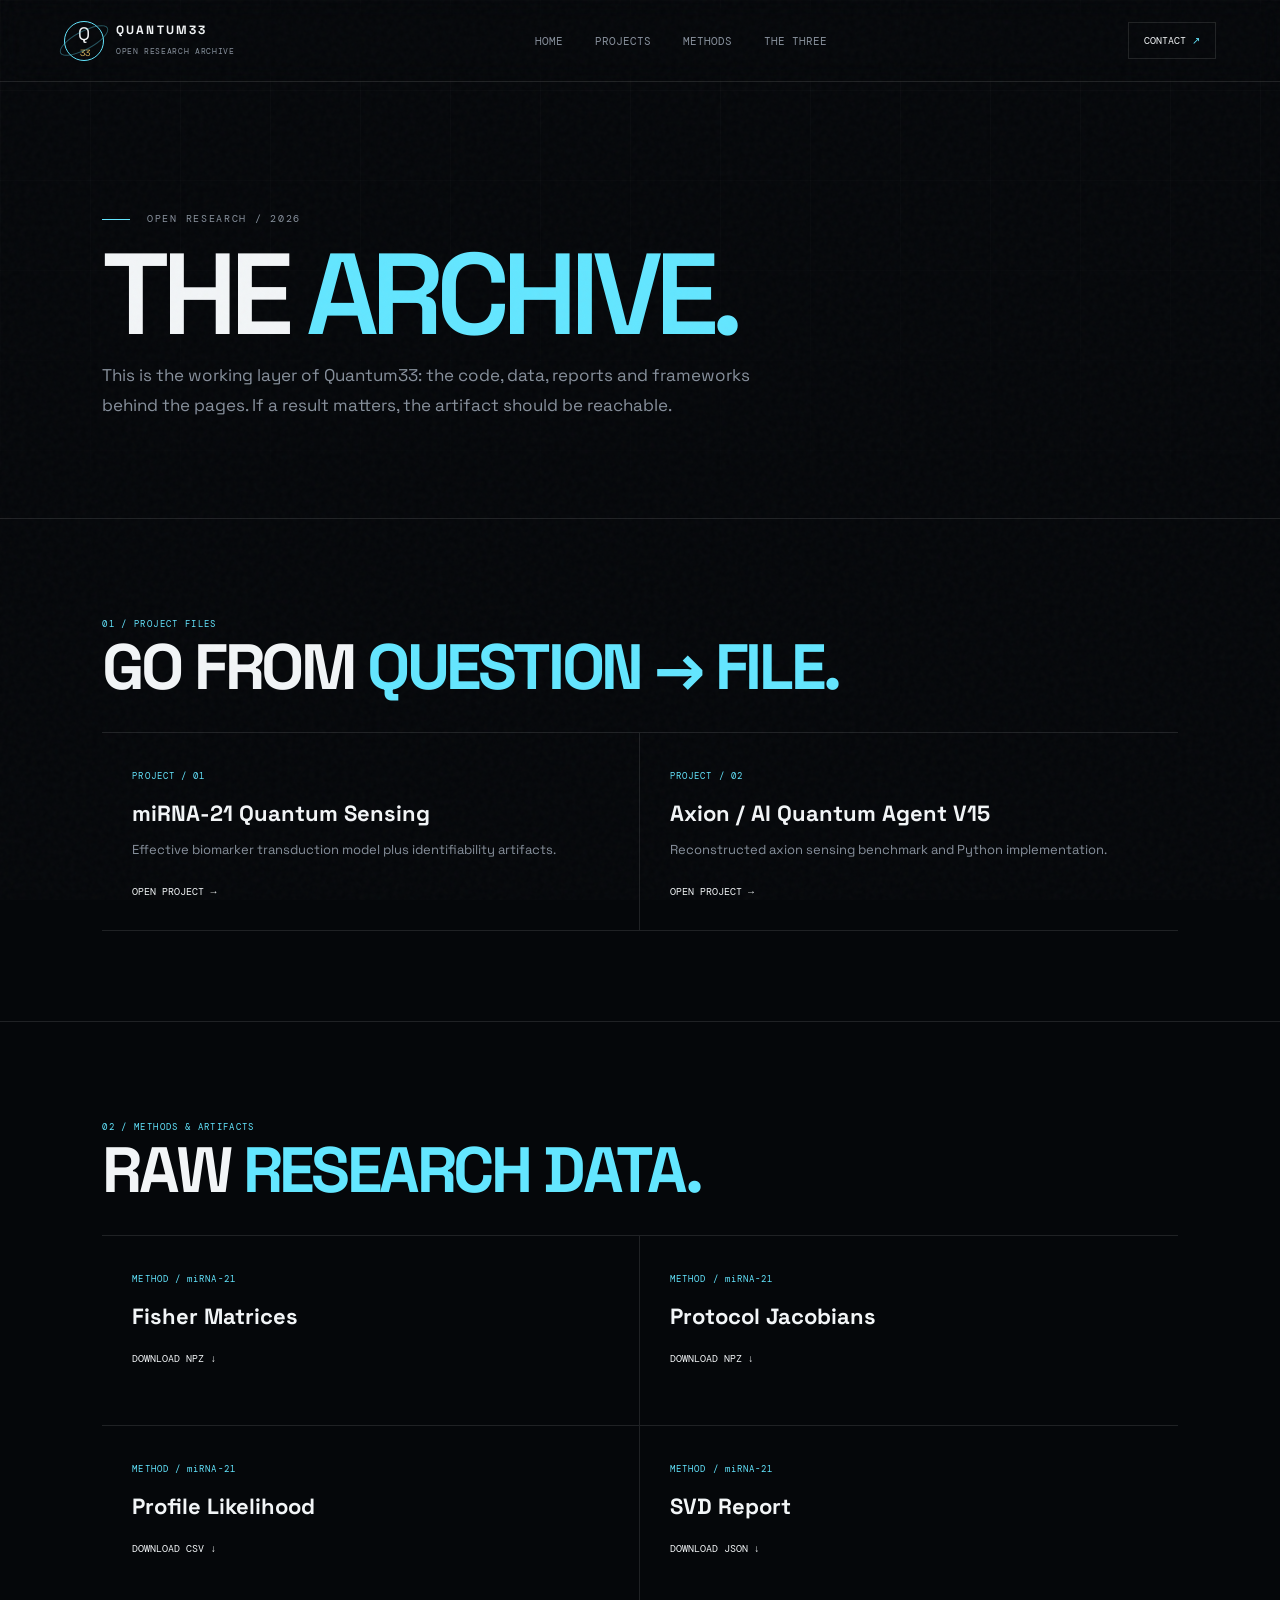
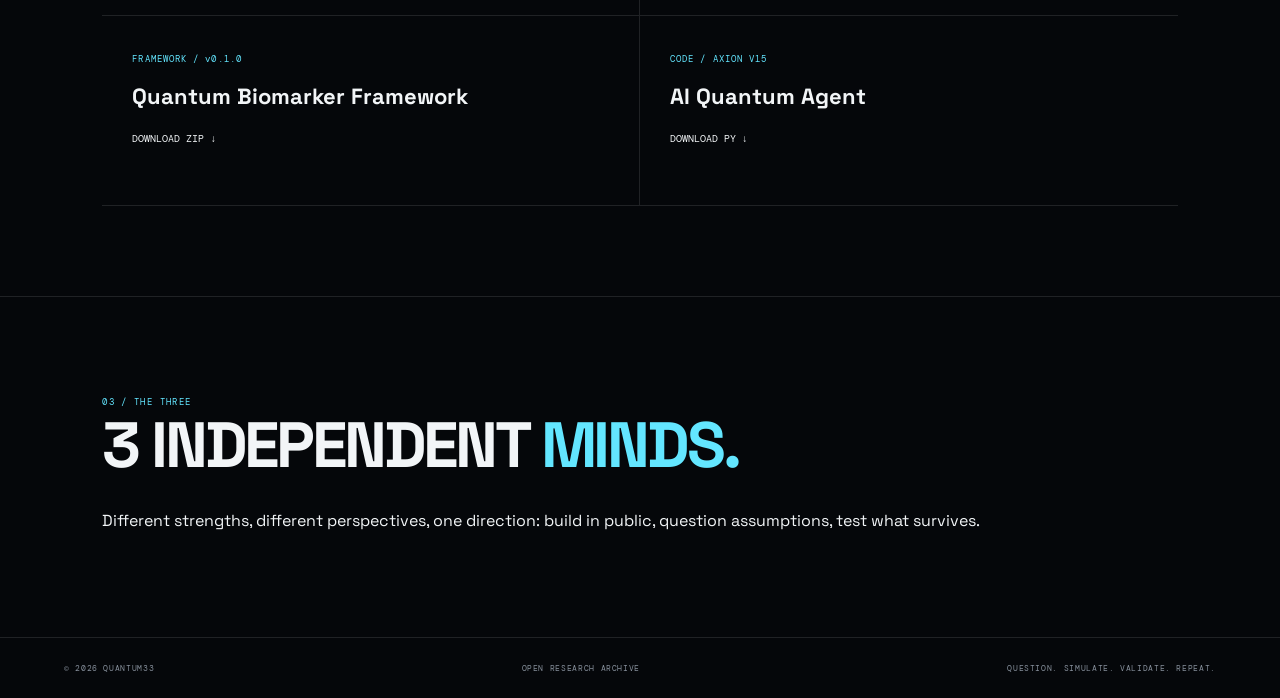
==== archive.html @ 27fa95c5 "Add files via upload" ====
<!doctype html><html lang="en"><head><meta charset="utf-8"><meta name="viewport" content="width=device-width,initial-scale=1"><meta name="description" content="Quantum33 open research archive"><title>QUANTUM33 — Research Archive</title><link rel="stylesheet" href="style.css"></head><body><div class="noise"></div><div class="grid"></div><header class="nav"><a class="brand" href="index.html"><span class="brand-mark">Q<span>33</span></span><span><strong>QUANTUM33</strong><small>OPEN RESEARCH ARCHIVE</small></span></a><nav><a href="index.html">HOME</a><a href="#projects">PROJECTS</a><a href="#methods">METHODS</a><a href="#the-three">THE THREE</a></nav><a class="nav-cta" href="index.html#contact">CONTACT <span>↗</span></a></header><main><section class="portal-hero"><p class="eyebrow"><span></span> OPEN RESEARCH / 2026</p><h1>THE <em>ARCHIVE.</em></h1><p class="lead">This is the working layer of Quantum33: the code, data, reports and frameworks behind the pages. If a result matters, the artifact should be reachable.</p></section><section class="portal-section" id="projects"><p class="section-label">01 / PROJECT FILES</p><h2>GO FROM <span>QUESTION → FILE.</span></h2><div class="file-grid"><article class="file-card"><span class="file-kind">PROJECT / 01</span><h3>miRNA-21 Quantum Sensing</h3><p>Effective biomarker transduction model plus identifiability artifacts.</p><a href="miRNA21.html">OPEN PROJECT →</a></article><article class="file-card"><span class="file-kind">PROJECT / 02</span><h3>Axion / AI Quantum Agent V15</h3><p>Reconstructed axion sensing benchmark and Python implementation.</p><a href="axion.html">OPEN PROJECT →</a></article></div></section><section class="portal-section" id="methods"><p class="section-label">02 / METHODS & ARTIFACTS</p><h2>RAW <span>RESEARCH DATA.</span></h2><div class="file-grid"><article class="file-card"><span class="file-kind">METHOD / miRNA-21</span><h3>Fisher Matrices</h3><a href="assets/projects/miRNA21/identifiability/fisher_matrices.npz" download>DOWNLOAD NPZ ↓</a></article><article class="file-card"><span class="file-kind">METHOD / miRNA-21</span><h3>Protocol Jacobians</h3><a href="assets/projects/miRNA21/identifiability/protocol_jacobians.npz" download>DOWNLOAD NPZ ↓</a></article><article class="file-card"><span class="file-kind">METHOD / miRNA-21</span><h3>Profile Likelihood</h3><a href="assets/projects/miRNA21/identifiability/profile_likelihood.csv" download>DOWNLOAD CSV ↓</a></article><article class="file-card"><span class="file-kind">METHOD / miRNA-21</span><h3>SVD Report</h3><a href="assets/projects/miRNA21/identifiability/svd_report.json" download>DOWNLOAD JSON ↓</a></article><article class="file-card"><span class="file-kind">FRAMEWORK / v0.1.0</span><h3>Quantum Biomarker Framework</h3><a href="assets/projects/miRNA21/QuantumBiomarker-Framework-v0.1.0.zip" download>DOWNLOAD ZIP ↓</a></article><article class="file-card"><span class="file-kind">CODE / AXION V15</span><h3>AI Quantum Agent</h3><a href="assets/projects/axion/v15/AI_QUANTUM_AGENT_V15_RECONSTRUCTED.py" download>DOWNLOAD PY ↓</a></article></div></section><section class="portal-section" id="the-three"><p class="section-label">03 / THE THREE</p><h2>3 INDEPENDENT <span>MINDS.</span></h2><p class="lead">Different strengths, different perspectives, one direction: build in public, question assumptions, test what survives.</p></section></main><footer><span>© 2026 QUANTUM33</span><span>OPEN RESEARCH ARCHIVE</span><span>QUESTION. SIMULATE. VALIDATE. REPEAT.</span></footer></body></html>
---- style.css ----
@import url('https://fonts.googleapis.com/css2?family=DM+Mono:wght@400;500&family=Space+Grotesk:wght@400;500;600;700&display=swap');

:root {
  --bg: #05070a;
  --panel: #0a0e14;
  --text: #f2f5f7;
  --muted: #87909c;
  --line: rgba(255,255,255,.11);
  --cyan: #63e6ff;
  --blue: #3978ff;
  --gold: #d8b45a;
}

* { box-sizing: border-box; }
html { scroll-behavior: smooth; }
body {
  margin: 0;
  background: var(--bg);
  color: var(--text);
  font-family: "Space Grotesk", sans-serif;
  overflow-x: hidden;
}
a { color: inherit; text-decoration: none; }

.noise {
  position: fixed; inset: 0; pointer-events: none; opacity: .045; z-index: 10;
  background-image: url("data:image/svg+xml,%3Csvg viewBox='0 0 180 180' xmlns='http://www.w3.org/2000/svg'%3E%3Cfilter id='n'%3E%3CfeTurbulence type='fractalNoise' baseFrequency='.9' numOctaves='3' stitchTiles='stitch'/%3E%3C/filter%3E%3Crect width='100%25' height='100%25' filter='url(%23n)' opacity='.7'/%3E%3C/svg%3E");
}
.grid {
  position: fixed; inset: 0; pointer-events: none; opacity: .22;
  background-image: linear-gradient(var(--line) 1px, transparent 1px),
                    linear-gradient(90deg, var(--line) 1px, transparent 1px);
  background-size: 90px 90px;
  mask-image: linear-gradient(to bottom, black, transparent 75%);
}

.nav {
  height: 82px; padding: 0 5vw; display: flex; align-items: center;
  justify-content: space-between; border-bottom: 1px solid var(--line);
  position: relative; z-index: 5; backdrop-filter: blur(12px);
}
.brand { display: flex; align-items: center; gap: 12px; }
.brand-mark {
  width: 40px; height: 40px; border: 1px solid var(--cyan); border-radius: 50%;
  display: grid; place-items: center; font-size: 18px; position: relative;
}
.brand-mark:after { content: ""; position: absolute; width: 52px; height: 17px; border: 1px solid rgba(99,230,255,.35); border-radius: 50%; transform: rotate(-28deg); }
.brand-mark span { color: var(--gold); font-size: 9px; margin-left: 1px; }
.brand strong { display: block; letter-spacing: .18em; font-size: 12px; }
.brand small { color: var(--muted); font: 8px "DM Mono", monospace; letter-spacing: .08em; }
.nav nav { display: flex; gap: 32px; }
.nav nav a { color: var(--muted); font: 11px "DM Mono", monospace; text-transform: uppercase; transition: .2s; }
.nav nav a:hover { color: var(--cyan); }
.nav-cta { border: 1px solid var(--line); padding: 11px 15px; font: 10px "DM Mono", monospace; }
.nav-cta span { color: var(--cyan); }

.hero {
  min-height: 720px; padding: 90px 8vw 70px; display: grid;
  grid-template-columns: 1.05fr .95fr; align-items: center; position: relative;
}
.hero-copy { position: relative; z-index: 2; }
.eyebrow { font: 10px "DM Mono", monospace; letter-spacing: .17em; color: var(--muted); }
.eyebrow span { display: inline-block; width: 28px; height: 1px; background: var(--cyan); vertical-align: middle; margin-right: 9px; }
h1 { font-size: clamp(70px, 10vw, 150px); line-height: .78; letter-spacing: -.07em; margin: 28px 0 35px; font-weight: 600; }
h1 em, .contact em { color: var(--cyan); font-style: normal; }
.hero-text { max-width: 530px; color: var(--muted); font-size: 17px; line-height: 1.7; }
.hero-text strong { color: var(--text); font-weight: 500; }
.hero-actions { display: flex; gap: 12px; margin-top: 36px; }
.button { padding: 14px 19px; border: 1px solid var(--line); font: 10px "DM Mono", monospace; text-transform: uppercase; }
.button span { margin-left: 22px; }
.button.primary { background: var(--text); color: var(--bg); border-color: var(--text); }
.button.primary span { color: var(--blue); }
.button.ghost:hover { border-color: var(--cyan); }

.orbital { height: 540px; position: relative; display: grid; place-items: center; }
.orbital:before {
  content: ""; position: absolute; width: 480px; height: 480px; border-radius: 50%;
  background: radial-gradient(circle, rgba(57,120,255,.13), transparent 62%);
}
.orbit { position: absolute; border: 1px solid rgba(99,230,255,.35); border-radius: 50%; }
.orbit-a { width: 390px; height: 180px; transform: rotate(-28deg); animation: spin 16s linear infinite; }
.orbit-b { width: 420px; height: 210px; transform: rotate(44deg); animation: spin 20s linear infinite reverse; }
.orbit-c { width: 330px; height: 330px; border-color: rgba(216,180,90,.25); animation: spin 28s linear infinite; }
.core {
  width: 170px; height: 170px; border-radius: 50%; display: grid; place-items: center;
  background: radial-gradient(circle at 35% 30%, #182b47, #070a0e 65%);
  border: 1px solid rgba(99,230,255,.65); box-shadow: 0 0 70px rgba(57,120,255,.18);
  position: relative;
}
.core span { font-size: 90px; font-weight: 600; letter-spacing: -.1em; }
.core small { position: absolute; bottom: 32px; right: 35px; color: var(--gold); font: 12px "DM Mono", monospace; }
.core-ring { position: absolute; inset: 12px; border: 1px solid rgba(255,255,255,.1); border-radius: 50%; }
.data { position: absolute; color: var(--muted); font: 9px "DM Mono", monospace; letter-spacing: .1em; }
.data-1 { top: 70px; right: 8%; color: var(--cyan); }
.data-2 { bottom: 95px; left: 4%; }
.data-3 { top: 50%; right: -2%; }

@keyframes spin { to { transform: rotate(360deg); } }

.ticker { border-top: 1px solid var(--line); border-bottom: 1px solid var(--line); display: flex; gap: 30px; align-items: center; justify-content: center; padding: 15px; color: var(--muted); font: 10px "DM Mono", monospace; letter-spacing: .15em; }
.ticker span { color: var(--cyan); font-size: 7px; }

.manifesto, .three, .log { padding: 130px 8vw; display: grid; grid-template-columns: .28fr .72fr; border-bottom: 1px solid var(--line); }
.section-label { color: var(--cyan); font: 9px "DM Mono", monospace; letter-spacing: .15em; }
.big-statement { font-size: clamp(40px, 5.5vw, 80px); line-height: .98; letter-spacing: -.05em; margin: 0; max-width: 900px; }
.big-statement span { color: var(--muted); }
.body-copy { max-width: 610px; margin-top: 40px; color: var(--muted); line-height: 1.8; font-size: 16px; }

.research-grid { display: grid; grid-template-columns: 1fr 1fr; border-bottom: 1px solid var(--line); }
.research-card { min-height: 470px; padding: 45px; border-right: 1px solid var(--line); border-bottom: 1px solid var(--line); position: relative; overflow: hidden; background: rgba(255,255,255,.01); }
.research-card:nth-child(even) { border-right: 0; }
.research-card:nth-last-child(-n+2) { border-bottom: 0; }
.research-card:after { content: ""; position: absolute; width: 260px; height: 260px; border-radius: 50%; border: 1px solid rgba(99,230,255,.07); right: -100px; bottom: -100px; }
.card-number { color: var(--gold); font: 10px "DM Mono", monospace; }
.card-type { color: var(--muted); font: 9px "DM Mono", monospace; margin-top: 50px; }
.research-card h2 { font-size: clamp(42px, 5vw, 70px); line-height: .86; letter-spacing: -.06em; margin: 20px 0; }
.research-card h2 span { color: var(--cyan); }
.research-card > p:not(.card-type) { max-width: 390px; color: var(--muted); line-height: 1.6; }
.research-card a, .text-link { position: absolute; bottom: 40px; font: 10px "DM Mono", monospace; color: var(--text); }
.research-card a:hover, .text-link:hover { color: var(--cyan); }

.three-content { display: grid; grid-template-columns: .6fr 1fr; align-items: center; }
.giant { font-size: 260px; line-height: .7; margin: 0; letter-spacing: -.12em; color: var(--cyan); }
.giant-caption { font: 11px "DM Mono", monospace; color: var(--muted); letter-spacing: .2em; margin-left: 20px; }
.three-text { padding-left: 50px; border-left: 1px solid var(--line); }
.three-text h2 { font-size: clamp(40px, 5vw, 70px); line-height: .95; letter-spacing: -.06em; }
.three-text h2 span { color: var(--cyan); }
.three-text p { max-width: 540px; color: var(--muted); line-height: 1.8; }

.log { grid-template-columns: .28fr .72fr; }
.log-head h2 { font-size: clamp(55px, 7vw, 100px); line-height: .82; letter-spacing: -.07em; margin: 0 0 40px; }
.log-head h2 span { color: var(--cyan); }
.log-head > p { color: var(--muted); max-width: 480px; line-height: 1.7; }
.timeline { margin-top: 65px; grid-column: 2; }
.entry { display: grid; grid-template-columns: 70px 1fr 100px; gap: 25px; padding: 25px 0; border-top: 1px solid var(--line); align-items: center; }
.entry > span, .entry b { font: 9px "DM Mono", monospace; color: var(--cyan); }
.entry b { text-align: right; color: var(--muted); }
.entry h3 { font-size: 14px; letter-spacing: .06em; margin: 0 0 8px; }
.entry p { color: var(--muted); margin: 0; font-size: 13px; }

.contact { padding: 150px 8vw; text-align: center; border-bottom: 1px solid var(--line); }
.contact h2 { font-size: clamp(65px, 10vw, 150px); line-height: .78; letter-spacing: -.08em; margin: 30px 0 50px; }

footer { display: flex; justify-content: space-between; padding: 25px 5vw; color: var(--muted); font: 8px "DM Mono", monospace; letter-spacing: .08em; }

@media (max-width: 800px) {
  .nav { padding: 0 5vw; }
  .nav nav { display: none; }
  .hero { grid-template-columns: 1fr; padding-top: 70px; }
  .orbital { height: 390px; transform: scale(.78); margin-top: -10px; }
  .manifesto, .three, .log { display: block; padding: 90px 7vw; }
  .section-label { margin-bottom: 45px; }
  .research-grid { grid-template-columns: 1fr; }
  .research-card { border-right: 0 !important; border-bottom: 1px solid var(--line) !important; }
  .research-card:last-child { border-bottom: 0 !important; }
  .three-content { grid-template-columns: 1fr; }
  .three-text { padding: 40px 0 0; border-left: 0; border-top: 1px solid var(--line); }
  .giant { font-size: 190px; margin-bottom: 30px; }
  .timeline { margin-top: 50px; }
  .entry { grid-template-columns: 50px 1fr; }
  .entry b { display: none; }
  .ticker { overflow: hidden; white-space: nowrap; justify-content: flex-start; }
  footer { gap: 15px; flex-direction: column; }
}

.archive-strip{padding:85px 8vw;display:flex;justify-content:space-between;gap:40px;align-items:end;border-bottom:1px solid var(--line);background:rgba(99,230,255,.025)}
.archive-strip h2{font-size:clamp(42px,6vw,82px);line-height:.88;letter-spacing:-.06em;margin:18px 0}.archive-strip h2 span{color:var(--cyan)}.archive-strip p:not(.section-label){max-width:620px;color:var(--muted);line-height:1.7}.archive-strip .button{flex:none}
@media(max-width:800px){.archive-strip{display:block}.archive-strip .button{display:inline-block;margin-top:25px}}
.file-grid{display:grid;grid-template-columns:repeat(2,1fr);border-top:1px solid var(--line)}
.file-card{padding:30px;border-right:1px solid var(--line);border-bottom:1px solid var(--line);min-height:190px}.file-card:nth-child(even){border-right:0}.file-card .file-kind{font:9px "DM Mono",monospace;color:var(--cyan);letter-spacing:.12em}.file-card h3{font-size:22px;margin:15px 0 10px}.file-card p{color:var(--muted);line-height:1.6;font-size:13px}.file-card a{font:10px "DM Mono",monospace;color:var(--text);display:inline-block;margin-top:12px}.file-card a:hover{color:var(--cyan)}
.portal-hero{padding:120px 8vw 80px;border-bottom:1px solid var(--line)}.portal-hero h1{font-size:clamp(58px,9vw,125px);margin:25px 0 20px}.portal-hero h1 em{color:var(--cyan);font-style:normal}.portal-hero .lead{max-width:700px;color:var(--muted);font-size:17px;line-height:1.8}.portal-section{padding:90px 8vw;border-bottom:1px solid var(--line)}.portal-section h2{font-size:clamp(38px,5vw,70px);line-height:.9;letter-spacing:-.05em;margin:0 0 35px}.portal-section h2 span{color:var(--cyan)}.archive-note{border:1px solid var(--line);padding:20px;margin-bottom:30px;color:var(--muted);line-height:1.7}.status{font:9px "DM Mono",monospace;color:var(--gold);letter-spacing:.12em}
@media(max-width:800px){.file-grid{grid-template-columns:1fr}.file-card{border-right:0}}
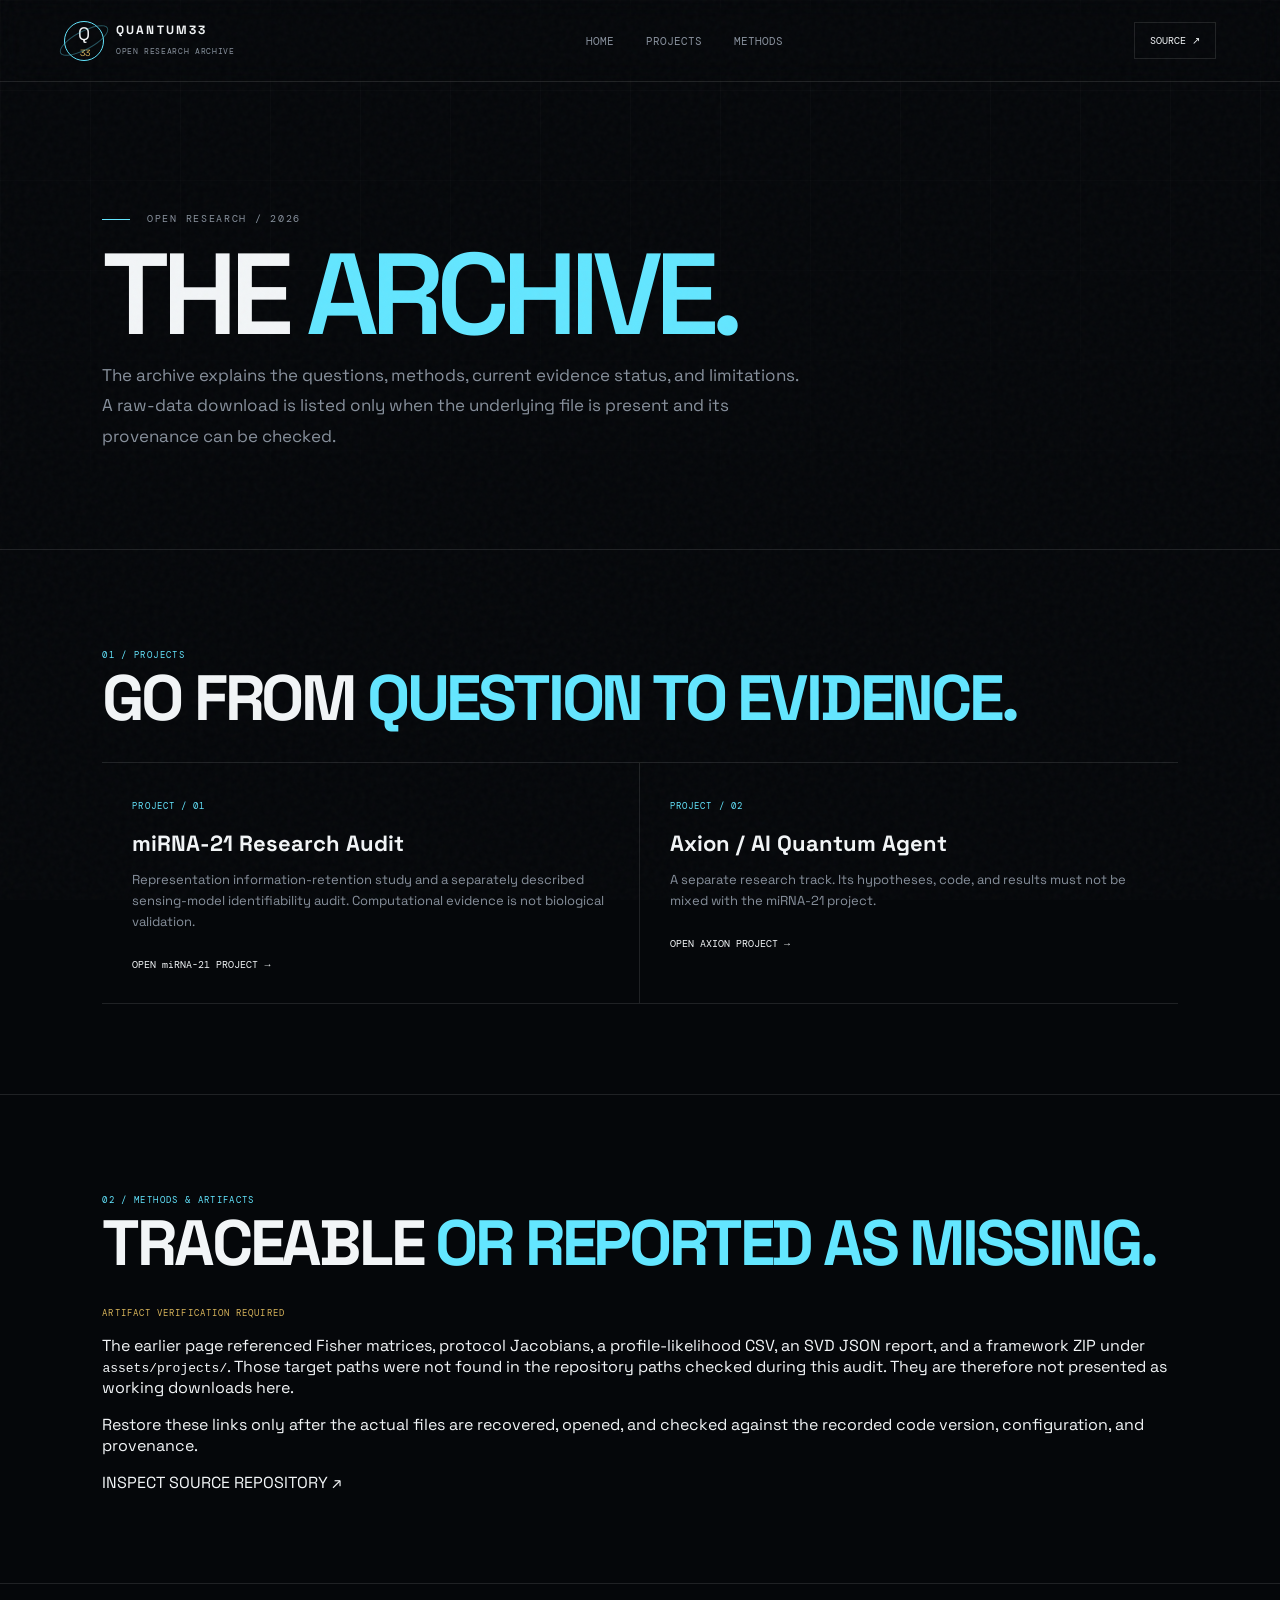
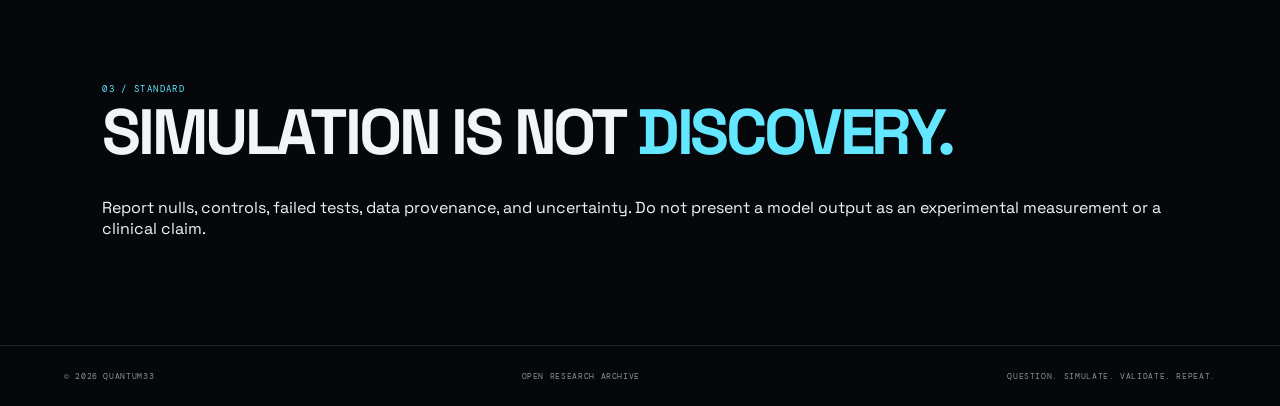
==== commit 8249c4d3: "Remove unverified artifact downloads from research archive" ====
--- a/archive.html
+++ b/archive.html
@@ -1 +1,6 @@
-<!doctype html><html lang="en"><head><meta charset="utf-8"><meta name="viewport" content="width=device-width,initial-scale=1"><meta name="description" content="Quantum33 open research archive"><title>QUANTUM33 — Research Archive</title><link rel="stylesheet" href="style.css"></head><body><div class="noise"></div><div class="grid"></div><header class="nav"><a class="brand" href="index.html"><span class="brand-mark">Q<span>33</span></span><span><strong>QUANTUM33</strong><small>OPEN RESEARCH ARCHIVE</small></span></a><nav><a href="index.html">HOME</a><a href="#projects">PROJECTS</a><a href="#methods">METHODS</a><a href="#the-three">THE THREE</a></nav><a class="nav-cta" href="index.html#contact">CONTACT <span>↗</span></a></header><main><section class="portal-hero"><p class="eyebrow"><span></span> OPEN RESEARCH / 2026</p><h1>THE <em>ARCHIVE.</em></h1><p class="lead">This is the working layer of Quantum33: the code, data, reports and frameworks behind the pages. If a result matters, the artifact should be reachable.</p></section><section class="portal-section" id="projects"><p class="section-label">01 / PROJECT FILES</p><h2>GO FROM <span>QUESTION → FILE.</span></h2><div class="file-grid"><article class="file-card"><span class="file-kind">PROJECT / 01</span><h3>miRNA-21 Quantum Sensing</h3><p>Effective biomarker transduction model plus identifiability artifacts.</p><a href="miRNA21.html">OPEN PROJECT →</a></article><article class="file-card"><span class="file-kind">PROJECT / 02</span><h3>Axion / AI Quantum Agent V15</h3><p>Reconstructed axion sensing benchmark and Python implementation.</p><a href="axion.html">OPEN PROJECT →</a></article></div></section><section class="portal-section" id="methods"><p class="section-label">02 / METHODS & ARTIFACTS</p><h2>RAW <span>RESEARCH DATA.</span></h2><div class="file-grid"><article class="file-card"><span class="file-kind">METHOD / miRNA-21</span><h3>Fisher Matrices</h3><a href="assets/projects/miRNA21/identifiability/fisher_matrices.npz" download>DOWNLOAD NPZ ↓</a></article><article class="file-card"><span class="file-kind">METHOD / miRNA-21</span><h3>Protocol Jacobians</h3><a href="assets/projects/miRNA21/identifiability/protocol_jacobians.npz" download>DOWNLOAD NPZ ↓</a></article><article class="file-card"><span class="file-kind">METHOD / miRNA-21</span><h3>Profile Likelihood</h3><a href="assets/projects/miRNA21/identifiability/profile_likelihood.csv" download>DOWNLOAD CSV ↓</a></article><article class="file-card"><span class="file-kind">METHOD / miRNA-21</span><h3>SVD Report</h3><a href="assets/projects/miRNA21/identifiability/svd_report.json" download>DOWNLOAD JSON ↓</a></article><article class="file-card"><span class="file-kind">FRAMEWORK / v0.1.0</span><h3>Quantum Biomarker Framework</h3><a href="assets/projects/miRNA21/QuantumBiomarker-Framework-v0.1.0.zip" download>DOWNLOAD ZIP ↓</a></article><article class="file-card"><span class="file-kind">CODE / AXION V15</span><h3>AI Quantum Agent</h3><a href="assets/projects/axion/v15/AI_QUANTUM_AGENT_V15_RECONSTRUCTED.py" download>DOWNLOAD PY ↓</a></article></div></section><section class="portal-section" id="the-three"><p class="section-label">03 / THE THREE</p><h2>3 INDEPENDENT <span>MINDS.</span></h2><p class="lead">Different strengths, different perspectives, one direction: build in public, question assumptions, test what survives.</p></section></main><footer><span>© 2026 QUANTUM33</span><span>OPEN RESEARCH ARCHIVE</span><span>QUESTION. SIMULATE. VALIDATE. REPEAT.</span></footer></body></html>+<!doctype html>
+<html lang="en"><head><meta charset="utf-8"><meta name="viewport" content="width=device-width,initial-scale=1"><meta name="description" content="QUANTUM33 research archive: project summaries, methods, evidence limits, and source repository."><meta property="og:title" content="QUANTUM33 Research Archive"><meta property="og:description" content="Follow the research questions, methods, limitations, and traceable project source."><meta name="twitter:card" content="summary"><title>QUANTUM33 — Research Archive</title><link rel="stylesheet" href="style.css"></head>
+<body><div class="noise"></div><div class="grid"></div><header class="nav"><a class="brand" href="index.html"><span class="brand-mark">Q<span>33</span></span><span><strong>QUANTUM33</strong><small>OPEN RESEARCH ARCHIVE</small></span></a><nav><a href="index.html">HOME</a><a href="#projects">PROJECTS</a><a href="#methods">METHODS</a></nav><a class="nav-cta" href="https://github.com/quantumcomputing43/quantumcomputing43.github.io-">SOURCE ↗</a></header>
+<main><section class="portal-hero"><p class="eyebrow"><span></span> OPEN RESEARCH / 2026</p><h1>THE <em>ARCHIVE.</em></h1><p class="lead">The archive explains the questions, methods, current evidence status, and limitations. A raw-data download is listed only when the underlying file is present and its provenance can be checked.</p></section>
+<section class="portal-section" id="projects"><p class="section-label">01 / PROJECTS</p><h2>GO FROM <span>QUESTION TO EVIDENCE.</span></h2><div class="file-grid"><article class="file-card"><span class="file-kind">PROJECT / 01</span><h3>miRNA-21 Research Audit</h3><p>Representation information-retention study and a separately described sensing-model identifiability audit. Computational evidence is not biological validation.</p><a href="miRNA21.html">OPEN miRNA-21 PROJECT →</a></article><article class="file-card"><span class="file-kind">PROJECT / 02</span><h3>Axion / AI Quantum Agent</h3><p>A separate research track. Its hypotheses, code, and results must not be mixed with the miRNA-21 project.</p><a href="axion.html">OPEN AXION PROJECT →</a></article></div></section>
+<section class="portal-section" id="methods"><p class="section-label">02 / METHODS & ARTIFACTS</p><h2>TRACEABLE <span>OR REPORTED AS MISSING.</span></h2><div class="audit-panel"><p class="status">ARTIFACT VERIFICATION REQUIRED</p><p>The earlier page referenced Fisher matrices, protocol Jacobians, a profile-likelihood CSV, an SVD JSON report, and a framework ZIP under <code>assets/projects/</code>. Those target paths were not found in the repository paths checked during this audit. They are therefore not presented as working downloads here.</p><p>Restore these links only after the actual files are recovered, opened, and checked against the recorded code version, configuration, and provenance.</p><a href="https://github.com/quantumcomputing43/quantumcomputing43.github.io-">INSPECT SOURCE REPOSITORY ↗</a></div></section><section class="portal-section"><p class="section-label">03 / STANDARD</p><h2>SIMULATION IS NOT <span>DISCOVERY.</span></h2><p class="lead">Report nulls, controls, failed tests, data provenance, and uncertainty. Do not present a model output as an experimental measurement or a clinical claim.</p></section></main><footer><span>© 2026 QUANTUM33</span><span>OPEN RESEARCH ARCHIVE</span><span>QUESTION. SIMULATE. VALIDATE. REPEAT.</span></footer></body></html>
--- a/style.css
+++ b/style.css
@@ -170,3 +170,15 @@
 .file-card{padding:30px;border-right:1px solid var(--line);border-bottom:1px solid var(--line);min-height:190px}.file-card:nth-child(even){border-right:0}.file-card .file-kind{font:9px "DM Mono",monospace;color:var(--cyan);letter-spacing:.12em}.file-card h3{font-size:22px;margin:15px 0 10px}.file-card p{color:var(--muted);line-height:1.6;font-size:13px}.file-card a{font:10px "DM Mono",monospace;color:var(--text);display:inline-block;margin-top:12px}.file-card a:hover{color:var(--cyan)}
 .portal-hero{padding:120px 8vw 80px;border-bottom:1px solid var(--line)}.portal-hero h1{font-size:clamp(58px,9vw,125px);margin:25px 0 20px}.portal-hero h1 em{color:var(--cyan);font-style:normal}.portal-hero .lead{max-width:700px;color:var(--muted);font-size:17px;line-height:1.8}.portal-section{padding:90px 8vw;border-bottom:1px solid var(--line)}.portal-section h2{font-size:clamp(38px,5vw,70px);line-height:.9;letter-spacing:-.05em;margin:0 0 35px}.portal-section h2 span{color:var(--cyan)}.archive-note{border:1px solid var(--line);padding:20px;margin-bottom:30px;color:var(--muted);line-height:1.7}.status{font:9px "DM Mono",monospace;color:var(--gold);letter-spacing:.12em}
 @media(max-width:800px){.file-grid{grid-template-columns:1fr}.file-card{border-right:0}}
+
+/* QUANTUM33 CLEAN REPOSITORY V1 — homepage polish */
+.hero-status{display:inline-flex;align-items:center;gap:10px;margin-top:26px;padding:9px 12px;border:1px solid var(--line);background:rgba(255,255,255,.018);font:9px "DM Mono",monospace;letter-spacing:.08em;color:var(--muted)}
+.hero-status strong{color:var(--text);font-weight:500}
+.status-dot{width:6px;height:6px;border-radius:50%;background:var(--cyan);box-shadow:0 0 12px rgba(99,230,255,.8);animation:pulse 1.8s ease-in-out infinite}
+@keyframes pulse{50%{opacity:.35;transform:scale(.72)}}
+.research-card{transition:background .3s ease,border-color .3s ease,transform .3s ease}
+.research-card:hover{background:rgba(99,230,255,.035);border-color:rgba(99,230,255,.24);transform:translateY(-3px)}
+.research-card a{transition:color .2s ease,letter-spacing .2s ease}
+.research-card a:hover{letter-spacing:.05em}
+@media(max-width:800px){.hero-status{margin-top:22px;font-size:8px}.hero-status strong{display:none}}
+@media(prefers-reduced-motion:reduce){html{scroll-behavior:auto}.orbit,.status-dot{animation:none!important}.research-card{transition:none}.research-card:hover{transform:none}}
